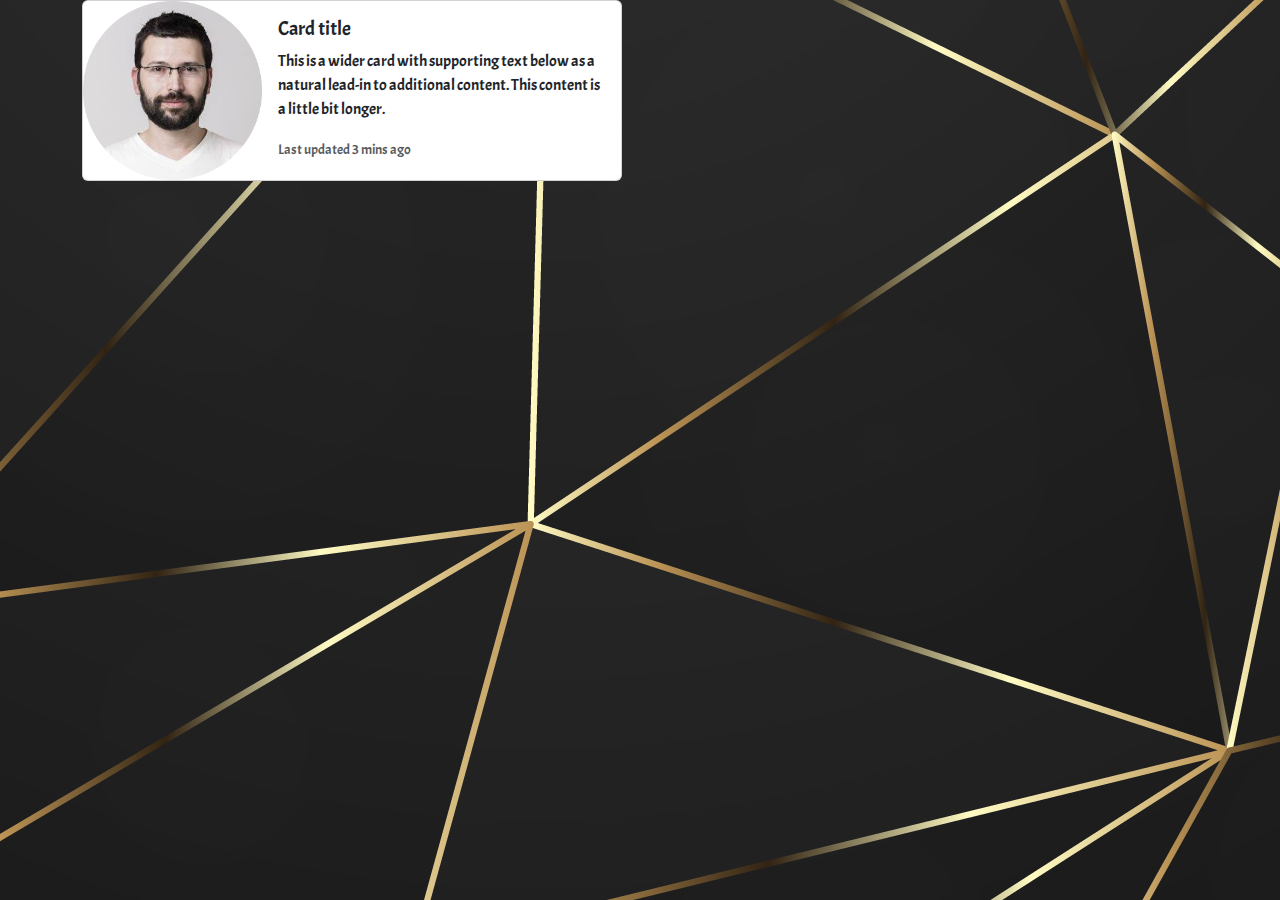
==== profile.html @ a2c32fda "final chart + some finals" ====
<!DOCTYPE html>
<html lang="en">
<head>
    <meta charset="UTF-8">
    <meta http-equiv="X-UA-Compatible" content="IE=edge">
    <meta name="viewport" content="width=device-width, initial-scale=1.0">
    <script src="https://canvasjs.com/assets/script/canvasjs.min.js"></script>
    <script src="https://ajax.googleapis.com/ajax/libs/jquery/3.6.1/jquery.min.js"></script>
    <script src="https://cdn.jsdelivr.net/npm/bootstrap@5.2.2/dist/js/bootstrap.bundle.min.js"></script>
    <script src="assets/globals.js"></script>   
    <link href="https://cdn.jsdelivr.net/npm/bootstrap@5.2.2/dist/css/bootstrap.min.css" rel="stylesheet">
    <link rel="stylesheet" href="assets/style/style.css">
    <script src="assets/chart.js"></script> 
    <title>Document</title>
</head>
<body>
    <main class="container">

          <div class="card mb-3" style="max-width: 540px;">
            <div class="row g-0">
              <div class="col-md-4">
                <img src="assets/img/profile.png" class="img-fluid rounded-start" alt="...">
              </div>
              <div class="col-md-8">
                <div class="card-body">
                  <h5 class="card-title">Card title</h5>
                  <p class="card-text">This is a wider card with supporting text below as a natural lead-in to additional content. This content is a little bit longer.</p>
                  <p class="card-text"><small class="text-muted">Last updated 3 mins ago</small></p>
                </div>
              </div>
            </div>
          </div>
        </main>
</body>
</html>
---- assets/style/style.css ----
@font-face {
    font-family:acme ;
    src: url(/assets/fonts/Acme-Regular.ttf);
}

body{
    font-family: acme;
    background-image: url(/assets/img/bg.jpg);
}

#header{
    background-color: rgba(154, 65, 166, 0.823);

}

#header span{
font-size: 25px;
color:aliceblue;
margin-left: 20px;
}

.form-switch .form-check-input {
    height: 1.1em;
}

#menu-navbar{
    font-size: 18px;
    margin-bottom: 50px;
    font-family: acme;
    background-color: rgba(137, 43, 226, 0.943);
    border-radius: 0px 0px 15px 15px;
}

.nav-link{
    color:aliceblue;
}

.card-header span{
    font-weight: bolder;
}

.card-body button{
    margin-bottom: 10px;
}

div[class="card-body text-dark"] img{
    margin-right: 20px;
    margin-top: 10px;
} 

#noticeIcon{
width: 25px;
height: 30px;
margin-right: 10px;
}
#comingSoonIcon{
    margin-top: -110px;
}
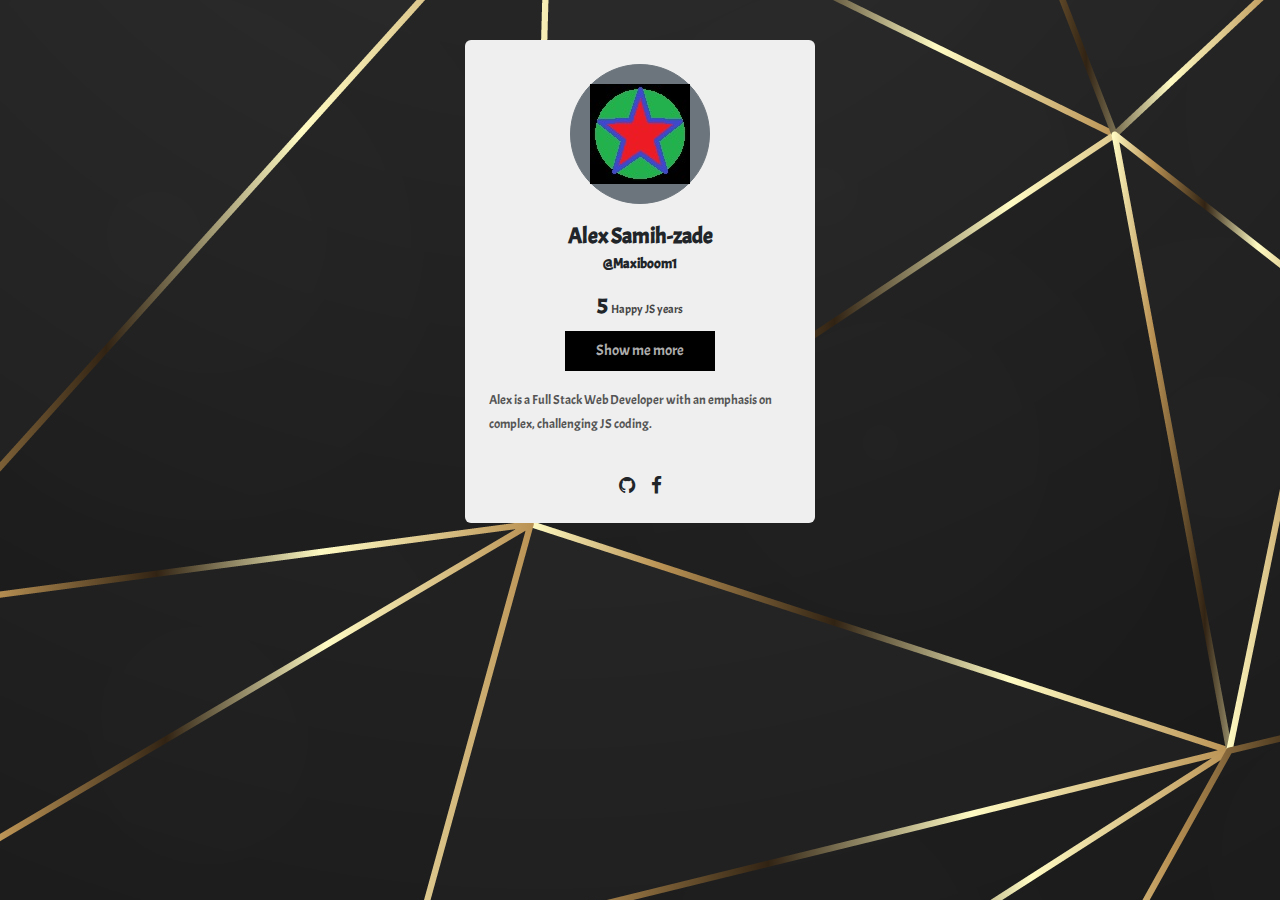
==== commit fc37db64: "profile template v 1.0" ====
--- a/profile.html
+++ b/profile.html
@@ -9,27 +9,125 @@
     <script src="https://cdn.jsdelivr.net/npm/bootstrap@5.2.2/dist/js/bootstrap.bundle.min.js"></script>
     <script src="assets/globals.js"></script>   
     <link href="https://cdn.jsdelivr.net/npm/bootstrap@5.2.2/dist/css/bootstrap.min.css" rel="stylesheet">
+    <link href="https://cdnjs.cloudflare.com/ajax/libs/font-awesome/4.7.0/css/font-awesome.min.css" rel="stylesheet">
     <link rel="stylesheet" href="assets/style/style.css">
     <script src="assets/chart.js"></script> 
+    <style>
+.card {
+    width: 350px;
+    background-color: #efefef;
+    border: none;
+    cursor: pointer;
+    transition: all 0.5s;
+}
+
+.image img {
+    transition: all 0.5s
+}
+
+.card:hover .image img {
+    transform: scale(1.5)
+}
+
+.btn {
+    height: 140px;
+    width: 140px;
+    border-radius: 50%
+}
+
+.name {
+    font-size: 22px;
+    font-weight: bold
+}
+
+.idd {
+    font-size: 14px;
+    font-weight: 600
+}
+
+.idd1 {
+    font-size: 12px
+}
+
+.number {
+    font-size: 22px;
+    font-weight: bold
+}
+
+.follow {
+    font-size: 12px;
+    font-weight: 500;
+    color: #444444
+}
+
+.btn1 {
+    height: 40px;
+    width: 150px;
+    border: none;
+    background-color: #000;
+    color: #aeaeae;
+    font-size: 15px
+}
+
+.text span {
+    font-size: 13px;
+    color: #545454;
+    font-weight: 500
+}
+
+.icons i {
+    font-size: 19px
+}
+
+hr .new1 {
+    border: 1px solid
+}
+
+.join {
+    font-size: 14px;
+    color: #a0a0a0;
+    font-weight: bold
+}
+
+.date {
+    background-color: #ccc
+}
+    </style>
     <title>Document</title>
 </head>
 <body>
-    <main class="container">
+    
+    <div class="container mt-4 mb-4 p-3 d-flex justify-content-center">
+        
+        <div class="card p-4">
 
-          <div class="card mb-3" style="max-width: 540px;">
-            <div class="row g-0">
-              <div class="col-md-4">
-                <img src="assets/img/profile.png" class="img-fluid rounded-start" alt="...">
-              </div>
-              <div class="col-md-8">
-                <div class="card-body">
-                  <h5 class="card-title">Card title</h5>
-                  <p class="card-text">This is a wider card with supporting text below as a natural lead-in to additional content. This content is a little bit longer.</p>
-                  <p class="card-text"><small class="text-muted">Last updated 3 mins ago</small></p>
+            <div class="image d-flex flex-column justify-content-center align-items-center">
+
+                <button class="btn btn-secondary"> <img src="assets/img/logo.jpg" height="100" width="100" /></button>
+                <span class="name mt-3">Alex Samih-zade</span> <span class="idd">@Maxiboom1</span>
+                
+                <div class="d-flex flex-row justify-content-center align-items-center mt-3">
+                    <span class="number">5 <span class="follow">Happy JS years</span></span> </div>
+                <div class=" d-flex mt-2"> <button class="btn1 btn-dark">Show me more</button> </div>
+                <div class="text mt-3">
+                    <span>Alex is a Full Stack Web Developer with an emphasis on complex, challenging JS coding.<br><br>
+                    </span>
                 </div>
-              </div>
+                
+                <div class="gap-3 mt-3 icons d-flex flex-row justify-content-center align-items-center">
+                    <span><i class="fa fa-github"></i></span> 
+                    <span><i class="fa fa-facebook-f"></i></span>
+                </div>            
             </div>
-          </div>
-        </main>
+        
+        </div>
+    
+        <div id="showMoreInfo">
+
+        </div>
+    </div> 
+         
+     
+</body>
 </body>
 </html>--- a/assets/style/style.css
+++ b/assets/style/style.css
@@ -55,4 +55,4 @@
 }
 #comingSoonIcon{
     margin-top: -110px;
-}+}
